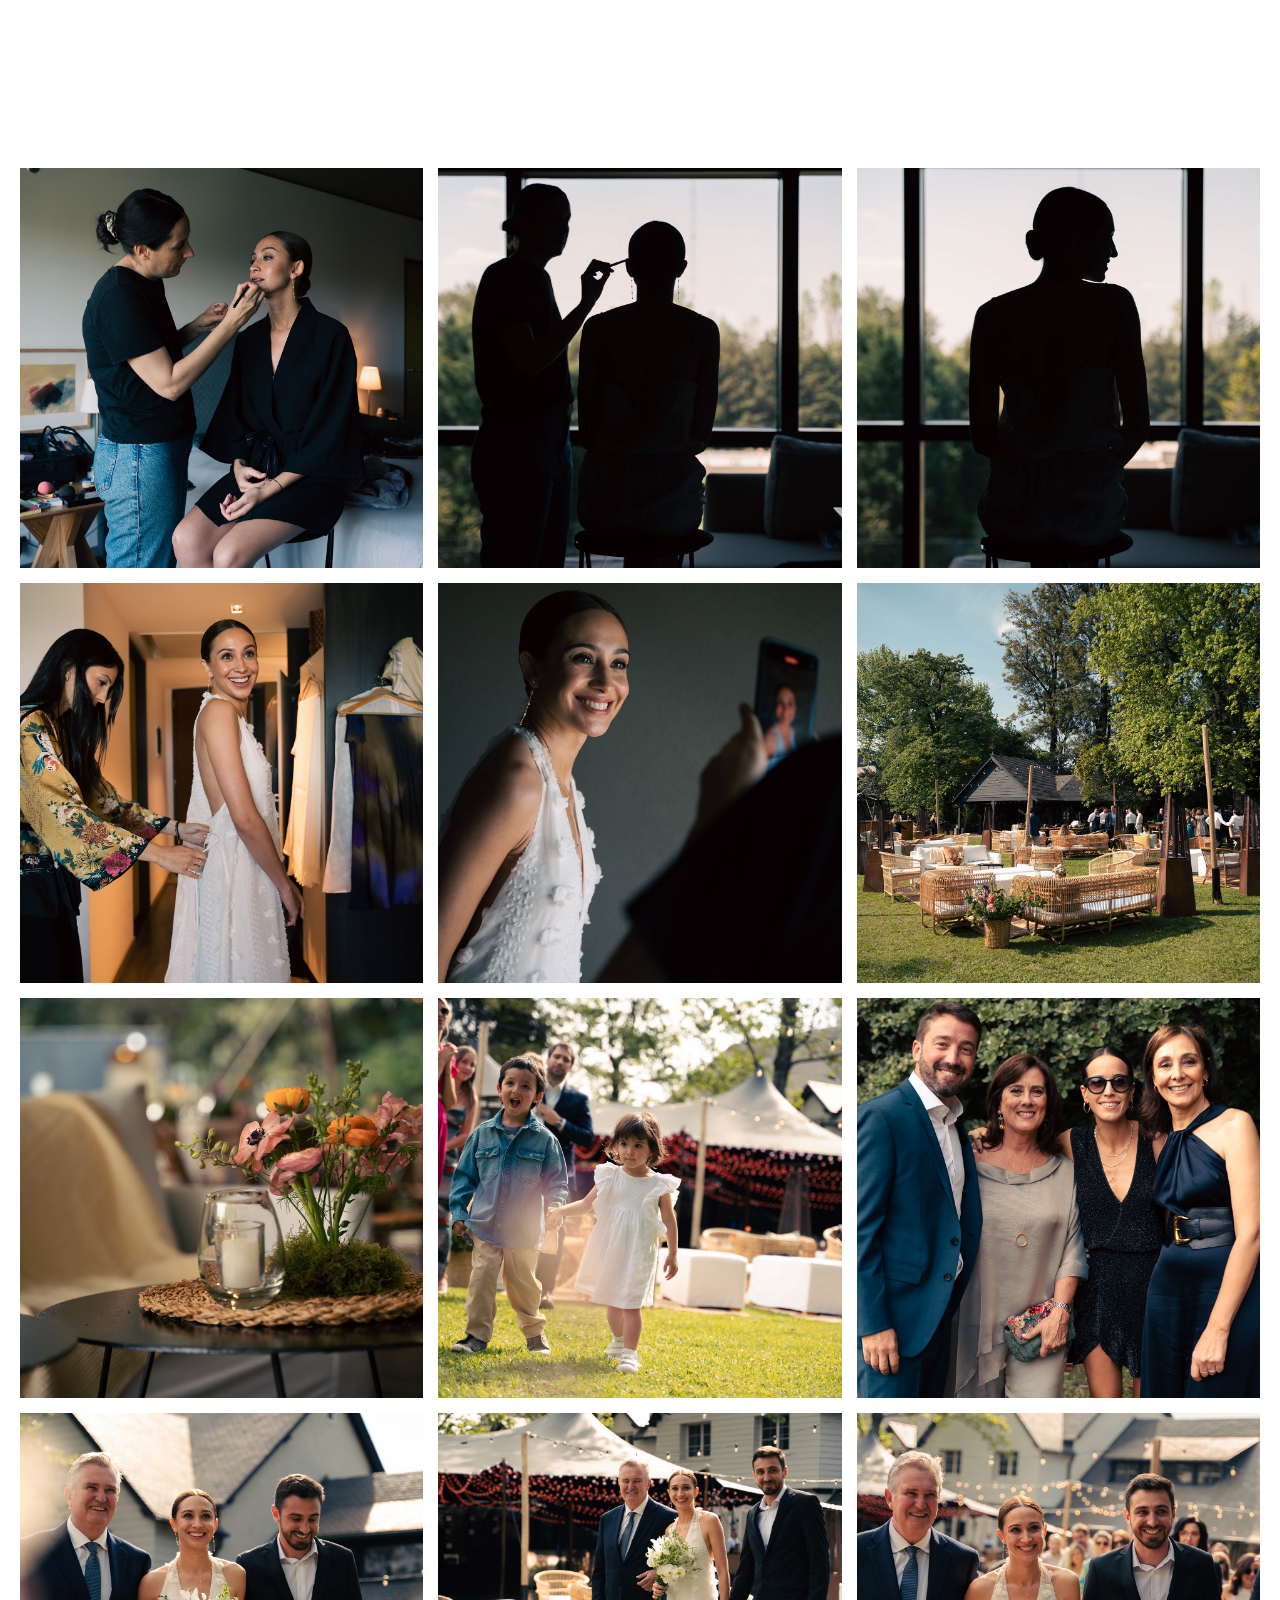
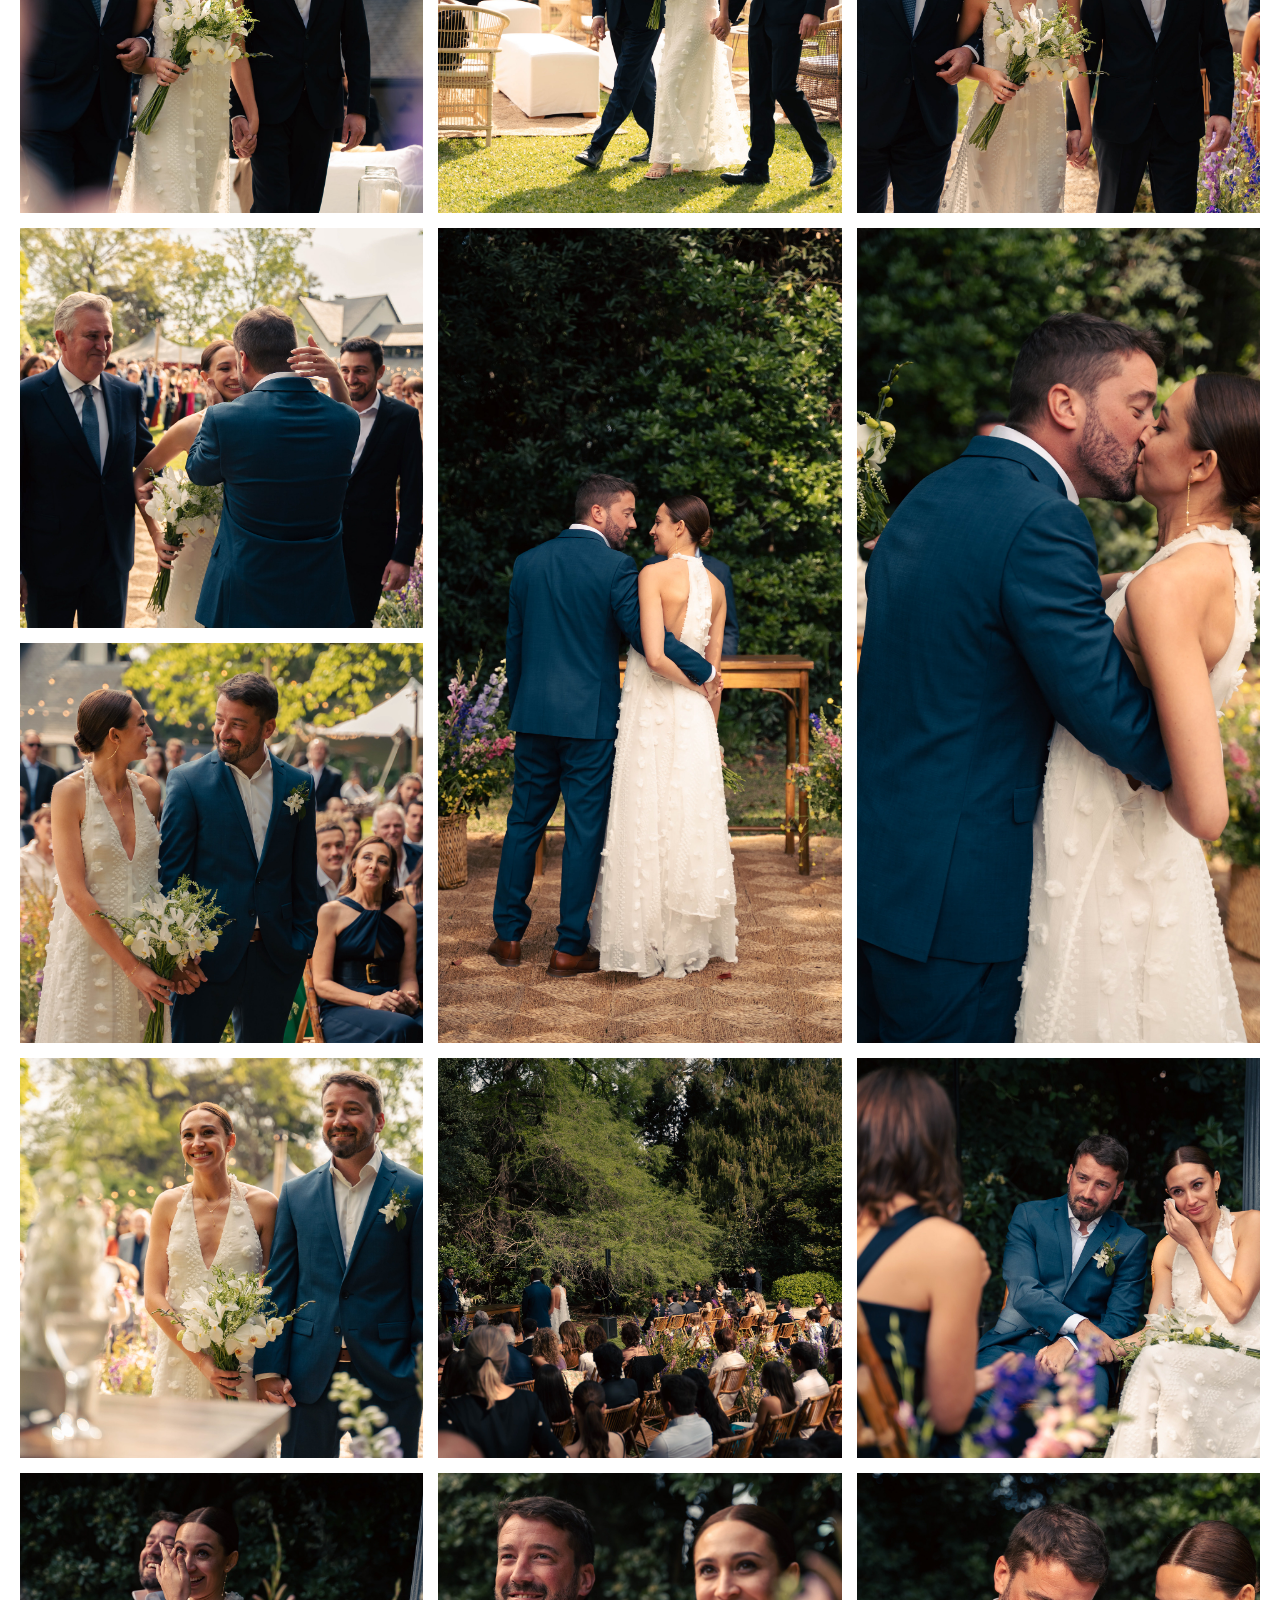
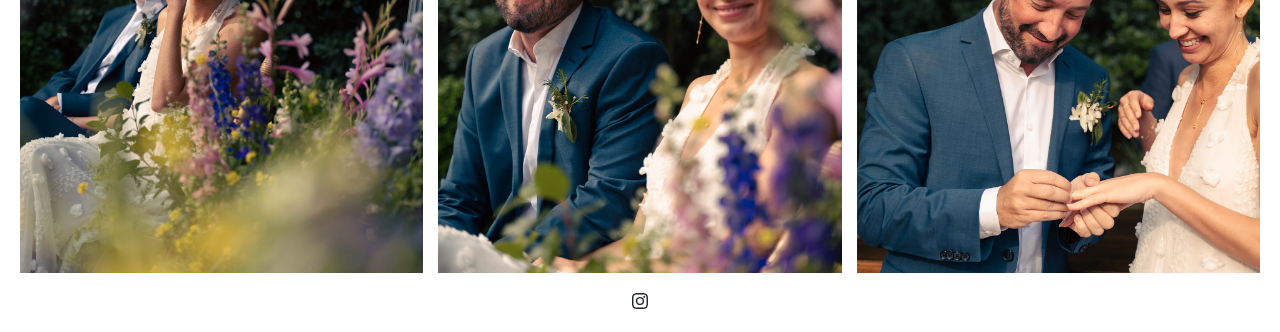
==== pages/anto-nico.html @ b6b6b158 "first commit" ====
<!DOCTYPE html>
<html lang="es">
<head>
  <meta charset="UTF-8">
  <meta name="viewport" content="width=device-width, initial-scale=1.0">
  <title>Lucas Audisio - Boda Anto y Nico</title>
  <link rel="stylesheet" href="../css/estilos.css">
  <link rel="shortcut icon" href="../img/logo-head.ico" type="image/x-icon">
  <link href="https://cdn.jsdelivr.net/npm/bootstrap@5.3.2/dist/css/bootstrap.min.css" rel="stylesheet"
    integrity="sha384-T3c6CoIi6uLrA9TneNEoa7RxnatzjcDSCmG1MXxSR1GAsXEV/Dwwykc2MPK8M2HN" crossorigin="anonymous">
  <meta name="keywords" content="fotografo, fotografia, eventos, quinces, fotografo profesional, punto avi, fotos">
  <meta name="description" content="Lucas Audisio - Fotografo Profesional">
  <meta property="og:type" content="Portfolio">
  <meta property="og:title" content="Lucas Audisio - Fotografo Profesional">
</head>
<body class="bg-dark">
  <header>
    <section class="cabeza">
      <div>
        <a href="../index.html">
          <img src="../img/logo-audi.png" alt="Logo Audi">
        </a>
        <nav>
          <ul>
            <li>
              <a href="../index.html">Inicio</a>
              <a href="../pages/eventos.html">Eventos</a>
            </li>
          </ul>
        </nav>
      </div>
    </section>
  </header>
  <main>
    <section class="grid-galeria">
      <div>
        <img src="../img/anto-nico/1.jpg" alt="Imagen 1">
      </div>
      <div>
        <img src="../img/anto-nico/2.jpg" alt="Imagen 2">
      </div>
      <div>
        <img src="../img/anto-nico/3.jpg" alt="Imagen 3">
      </div>
      <div>
        <img src="../img/anto-nico/4.jpg" alt="Imagen 4">
      </div>
      <div>
        <img src="../img/anto-nico/5.jpg" alt="Imagen 5">
      </div>
      <div>
        <img src="../img/anto-nico/6.jpg" alt="Imagen 6">
      </div>
      <div>
        <img src="../img/anto-nico/7.jpg" alt="Imagen 7">
      </div>
      <div>
        <img src="../img/anto-nico/8.jpg" alt="Imagen 8">
      </div>
      <div>
        <img src="../img/anto-nico/9.jpg" alt="Imagen 9">
      </div>
      <div>
        <img src="../img/anto-nico/10.jpg" alt="Imagen 10">
      </div>
      <div>
        <img src="../img/anto-nico/11.jpg" alt="Imagen 11">
      </div>
      <div>
        <img src="../img/anto-nico/12.jpg" alt="Imagen 12">
      </div>
      <div>
        <img src="../img/anto-nico/13.jpg" alt="Imagen 13">
      </div>
      <div class="img-15">
        <img src="../img/anto-nico/15.jpg" alt="Imagen 14">
      </div>
      <div class="img-14">
        <img src="../img/anto-nico/14.jpg" alt="Imagen 15">
      </div>
      <div>
        <img src="../img/anto-nico/16.jpg" alt="Imagen 16">
      </div>
      <div>
        <img src="../img/anto-nico/17.jpg" alt="Imagen 17">
      </div>
      <div>
        <img src="../img/anto-nico/18.jpg" alt="Imagen 18">
      </div>
      <div>
        <img src="../img/anto-nico/19.jpg" alt="Imagen 19">
      </div>
      <div>
        <img src="../img/anto-nico/20.jpg" alt="Imagen 20">
      </div>
      <div>
        <img src="../img/anto-nico/21.jpg" alt="Imagen 21">
      </div>
      <div>
        <img src="../img/anto-nico/22.jpg" alt="Imagen 22">
      </div>
    </section>
  </main>
  <footer>
    <div class="pie-e">
      <a href="https://www.instagram.com/lucasaudisio/" target="_blank">
        <svg xmlns="http://www.w3.org/2000/svg" width="16" height="16" fill="currentColor" class="bi bi-instagram" viewBox="0 0 16 16">
          <path d="M8 0C5.829 0 5.556.01 4.703.048 3.85.088 3.269.222 2.76.42a3.917 3.917 0 0 0-1.417.923A3.927 3.927 0 0 0 .42 2.76C.222 3.268.087 3.85.048 4.7.01 5.555 0 5.827 0 8.001c0 2.172.01 2.444.048 3.297.04.852.174 1.433.372 1.942.205.526.478.972.923 1.417.444.445.89.719 1.416.923.51.198 1.09.333 1.942.372C5.555 15.99 5.827 16 8 16s2.444-.01 3.298-.048c.851-.04 1.434-.174 1.943-.372a3.916 3.916 0 0 0 1.416-.923c.445-.445.718-.891.923-1.417.197-.509.332-1.09.372-1.942C15.99 10.445 16 10.173 16 8s-.01-2.445-.048-3.299c-.04-.851-.175-1.433-.372-1.941a3.926 3.926 0 0 0-.923-1.417A3.911 3.911 0 0 0 13.24.42c-.51-.198-1.092-.333-1.943-.372C10.443.01 10.172 0 7.998 0h.003zm-.717 1.442h.718c2.136 0 2.389.007 3.232.046.78.035 1.204.166 1.486.275.373.145.64.319.92.599.28.28.453.546.598.92.11.281.24.705.275 1.485.039.843.047 1.096.047 3.231s-.008 2.389-.047 3.232c-.035.78-.166 1.203-.275 1.485a2.47 2.47 0 0 1-.599.919c-.28.28-.546.453-.92.598-.28.11-.704.24-1.485.276-.843.038-1.096.047-3.232.047s-2.39-.009-3.233-.047c-.78-.036-1.203-.166-1.485-.276a2.478 2.478 0 0 1-.92-.598 2.48 2.48 0 0 1-.6-.92c-.109-.281-.24-.705-.275-1.485-.038-.843-.046-1.096-.046-3.233 0-2.136.008-2.388.046-3.231.036-.78.166-1.204.276-1.486.145-.373.319-.64.599-.92.28-.28.546-.453.92-.598.282-.11.705-.24 1.485-.276.738-.034 1.024-.044 2.515-.045v.002zm4.988 1.328a.96.96 0 1 0 0 1.92.96.96 0 0 0 0-1.92zm-4.27 1.122a4.109 4.109 0 1 0 0 8.217 4.109 4.109 0 0 0 0-8.217zm0 1.441a2.667 2.667 0 1 1 0 5.334 2.667 2.667 0 0 1 0-5.334z"/>
        </svg>
      </a>
    </div>
  </footer>
  <script src="https://cdn.jsdelivr.net/npm/bootstrap@5.3.2/dist/js/bootstrap.bundle.min.js"
    integrity="sha384-C6RzsynM9kWDrMNeT87bh95OGNyZPhcTNXj1NW7RuBCsyN/o0jlpcV8Qyq46cDfL"
    crossorigin="anonymous"></script>
</body>

</html>
---- css/estilos.css ----
/** Extends **/
@import url("https://fonts.googleapis.com/css2?family=Kameron&family=Onest:wght@300&display=swap");
.grid-galeria, .grid-galeria-2, .grid-galeria-3, .grid-galeria-4 {
  padding: 20px;
  display: grid;
  grid-template-columns: repeat(3, 1fr);
  grid-auto-rows: 400px;
  gap: 15px;
  margin-top: 15px; }

.grid-galeria-2 div img, .grid-galeria-3 div img, .grid-galeria-4 div img {
  width: 100%;
  height: 100%;
  object-fit: cover; }

/** Mixins **/
/** Variables Color **/
/** Generales Body **/
* {
  box-sizing: border-box;
  margin: 0;
  padding: 0;
  font-family: 'Kameron', serif; }

/** Index **/
.cabeza div {
  margin-top: 10px;
  margin-right: 15px;
  margin-left: 15px;
  display: flex;
  justify-content: space-between;
  align-items: center; }
  .cabeza div nav ul li {
    list-style: none; }
    .cabeza div nav ul li a {
      margin: 10px;
      color: white;
      text-decoration-line: none; }

.cabeza img {
  width: 385px;
  height: 118px; }

/** Index **/
.principal {
  display: flex;
  justify-content: center;
  align-items: center;
  margin-top: 15px; }

.hero {
  margin-top: 10px; }

.texto {
  width: 1100px;
  text-align: center;
  color: white; }

/** Eventos **/
.imagenes {
  margin-top: 10px;
  display: grid;
  grid-template-columns: repeat(2, 1fr);
  text-align: center; }
  .imagenes .evento-1 a {
    text-decoration: none;
    color: white; }
    .imagenes .evento-1 a h2 {
      margin-top: 5px; }
  .imagenes .evento-1 img {
    border-radius: 15px; }
  .imagenes .evento-2 a {
    text-decoration: none;
    color: white; }
    .imagenes .evento-2 a h2 {
      margin-top: 5px; }
  .imagenes .evento-2 img {
    border-radius: 15px; }
  .imagenes .evento-3 a {
    text-decoration: none;
    color: white; }
    .imagenes .evento-3 a h2 {
      margin-top: 5px; }
  .imagenes .evento-3 img {
    border-radius: 15px; }
  .imagenes .evento-4 a {
    text-decoration: none;
    color: white; }
    .imagenes .evento-4 a h2 {
      margin-top: 5px; }
  .imagenes .evento-4 img {
    border-radius: 15px; }

/** Anto Nico - HTML **/
.grid-galeria div img {
  width: 100%;
  height: 100%;
  object-fit: cover; }

.grid-galeria .img-14 {
  grid-row: span 2; }

.grid-galeria .img-15 {
  grid-row: span 2; }

/** Fede Agus - HTML **/
.grid-galeria-2 .img-2 {
  grid-row: span 2; }

.grid-galeria-2 .img-3 {
  grid-row: span 3; }

.grid-galeria-2 .img-17 {
  grid-row: span 2; }

.grid-galeria-2 .img-19 {
  grid-row: span 2; }

.grid-galeria-2 .img-20 {
  grid-row: span 2; }

/** Federica - HTML **/
.grid-galeria-3 .img-1 {
  grid-column: span 2;
  grid-row: span 2; }

.grid-galeria-3 .img-6 {
  grid-column: span 2;
  grid-row: span 2; }

.grid-galeria-3 .img-9 {
  grid-row: span 2; }

.grid-galeria-3 .img-16 {
  grid-row: span 2; }

.grid-galeria-3 .img-fede-17 {
  grid-row: span 2; }

.grid-galeria-3 .img-23 {
  grid-row: span 2; }

.grid-galeria-3 .img-24 {
  grid-row: span 2; }

.grid-galeria-3 .img-25 {
  grid-row: span 3; }

/** Ximena - HTML **/
.grid-galeria-4 .img-5 {
  grid-row: span 2; }

.grid-galeria-4 .img-7 {
  grid-row: span 2; }

.grid-galeria-4 .img-12 {
  grid-row: span 2; }

/** Footer Index **/
footer {
  display: flex;
  justify-content: center;
  align-items: center; }
  footer .pie {
    width: 30px;
    height: 28px;
    margin-top: 40px;
    text-align: center;
    background-color: white;
    border-radius: 20px;
    transition: 0.5s; }
    footer .pie:hover {
      background-color: #212529;
      color: white; }
      footer .pie:hover svg {
        color: white; }
    footer .pie svg {
      color: #212529; }

/** Footer Demas HTML **/
.pie-e {
  width: 28px;
  height: 26px;
  background-color: white;
  margin-bottom: 13px;
  text-align: center;
  border-radius: 20px;
  transition: 0.5s; }
  .pie-e:hover {
    background-color: #212529; }
    .pie-e:hover svg {
      color: white; }
  .pie-e svg {
    color: #212529; }

/** Media Query Index **/
@media screen and (max-width: 1255px) {
  .principal {
    flex-direction: column; } }

@media screen and (max-width: 1200px) {
  .texto {
    width: 936px; } }

@media screen and (max-width: 991px) {
  .texto {
    width: 696px; }
  footer a .pie {
    margin-top: 20px;
    margin-bottom: 10px; } }

@media screen and (max-width: 768px) {
  .texto {
    width: 516px; } }

@media screen and (max-width: 585px) {
  .cabeza div {
    justify-content: center;
    align-items: center;
    flex-direction: column;
    width: 100%;
    height: 100%;
    margin-top: 10px;
    margin-left: 0px; }
    .cabeza div nav {
      margin-top: 20px; }
    .cabeza div img {
      width: 320px;
      height: 98px;
      margin-right: 25px;
      margin: 0px; }
  .texto {
    margin-top: 25px;
    width: 100%;
    margin: 0px; } }

@media screen and (max-width: 400px) {
  .texto h2 {
    margin-top: 8px;
    font-size: 18px; }
  .texto h3 {
    font-size: 18px; }
  .pie {
    margin-top: 15px; } }

/** MediaQuerys - Eventos **/
@media screen and (max-width: 1850px) {
  .imagenes {
    grid-template-columns: repeat(1, 1fr); } }

@media screen and (max-width: 900px) {
  .imagenes {
    margin: 0px;
    padding: 20px;
    gap: 30px; }
    .imagenes .evento-1 a img {
      width: 100%;
      height: 100%;
      object-fit: cover; }
    .imagenes .evento-2 a img {
      width: 100%;
      height: 100%;
      object-fit: cover; }
    .imagenes .evento-3 a img {
      width: 100%;
      height: 100%;
      object-fit: cover; }
    .imagenes .evento-4 a img {
      width: 100%;
      height: 100%;
      object-fit: cover; }
  .pie-e {
    margin-top: 9px; } }

/** Media Querys - Anto Nico **/
@media screen and (max-width: 1200px) {
  .grid-galeria {
    grid-template-columns: repeat(2, 1fr); } }

@media screen and (max-width: 768px) {
  .grid-galeria {
    grid-template-columns: repeat(1, 1fr); } }

/** Media Querys - Fede Agus **/
@media screen and (max-width: 1200px) {
  .grid-galeria-2 {
    grid-template-columns: repeat(2, 1fr); } }

@media screen and (max-width: 768px) {
  .grid-galeria-2 {
    grid-template-columns: repeat(1, 1fr); } }

/** Media Querys - Federica **/
@media screen and (max-width: 1400px) {
  .grid-galeria-3 {
    grid-template-columns: repeat(2, 1fr); }
    .grid-galeria-3 .img-1 {
      grid-column: span 1;
      grid-row: span 1; } }

@media screen and (max-width: 1050px) {
  .grid-galeria-3 {
    grid-template-columns: repeat(1, 1fr); }
    .grid-galeria-3 .img-6 {
      grid-column: span 1;
      grid-row: span 1; } }

/** Media Queries - Ximena **/
@media screen and (max-width: 1250px) {
  .grid-galeria-4 {
    grid-template-columns: repeat(2, 1fr); } }

@media screen and (max-width: 768px) {
  .grid-galeria-4 {
    grid-template-columns: repeat(1, 1fr); } }
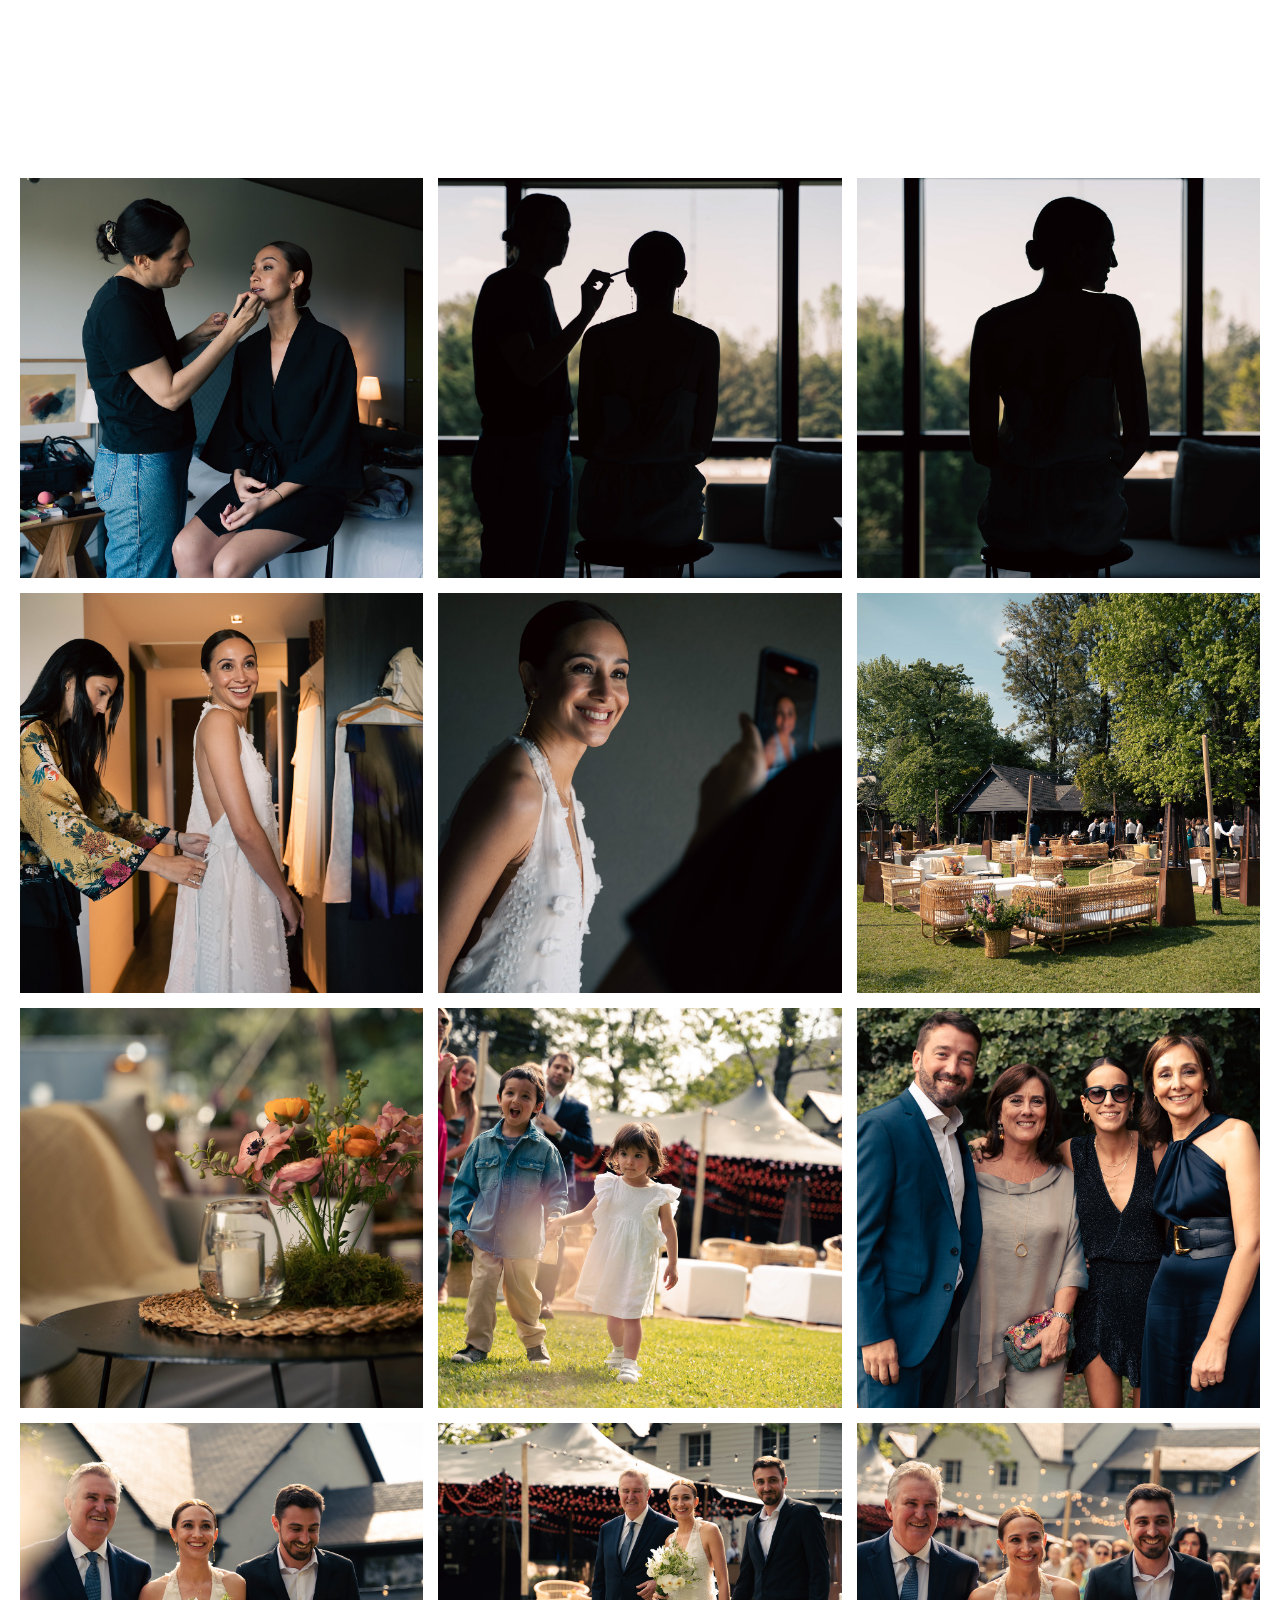
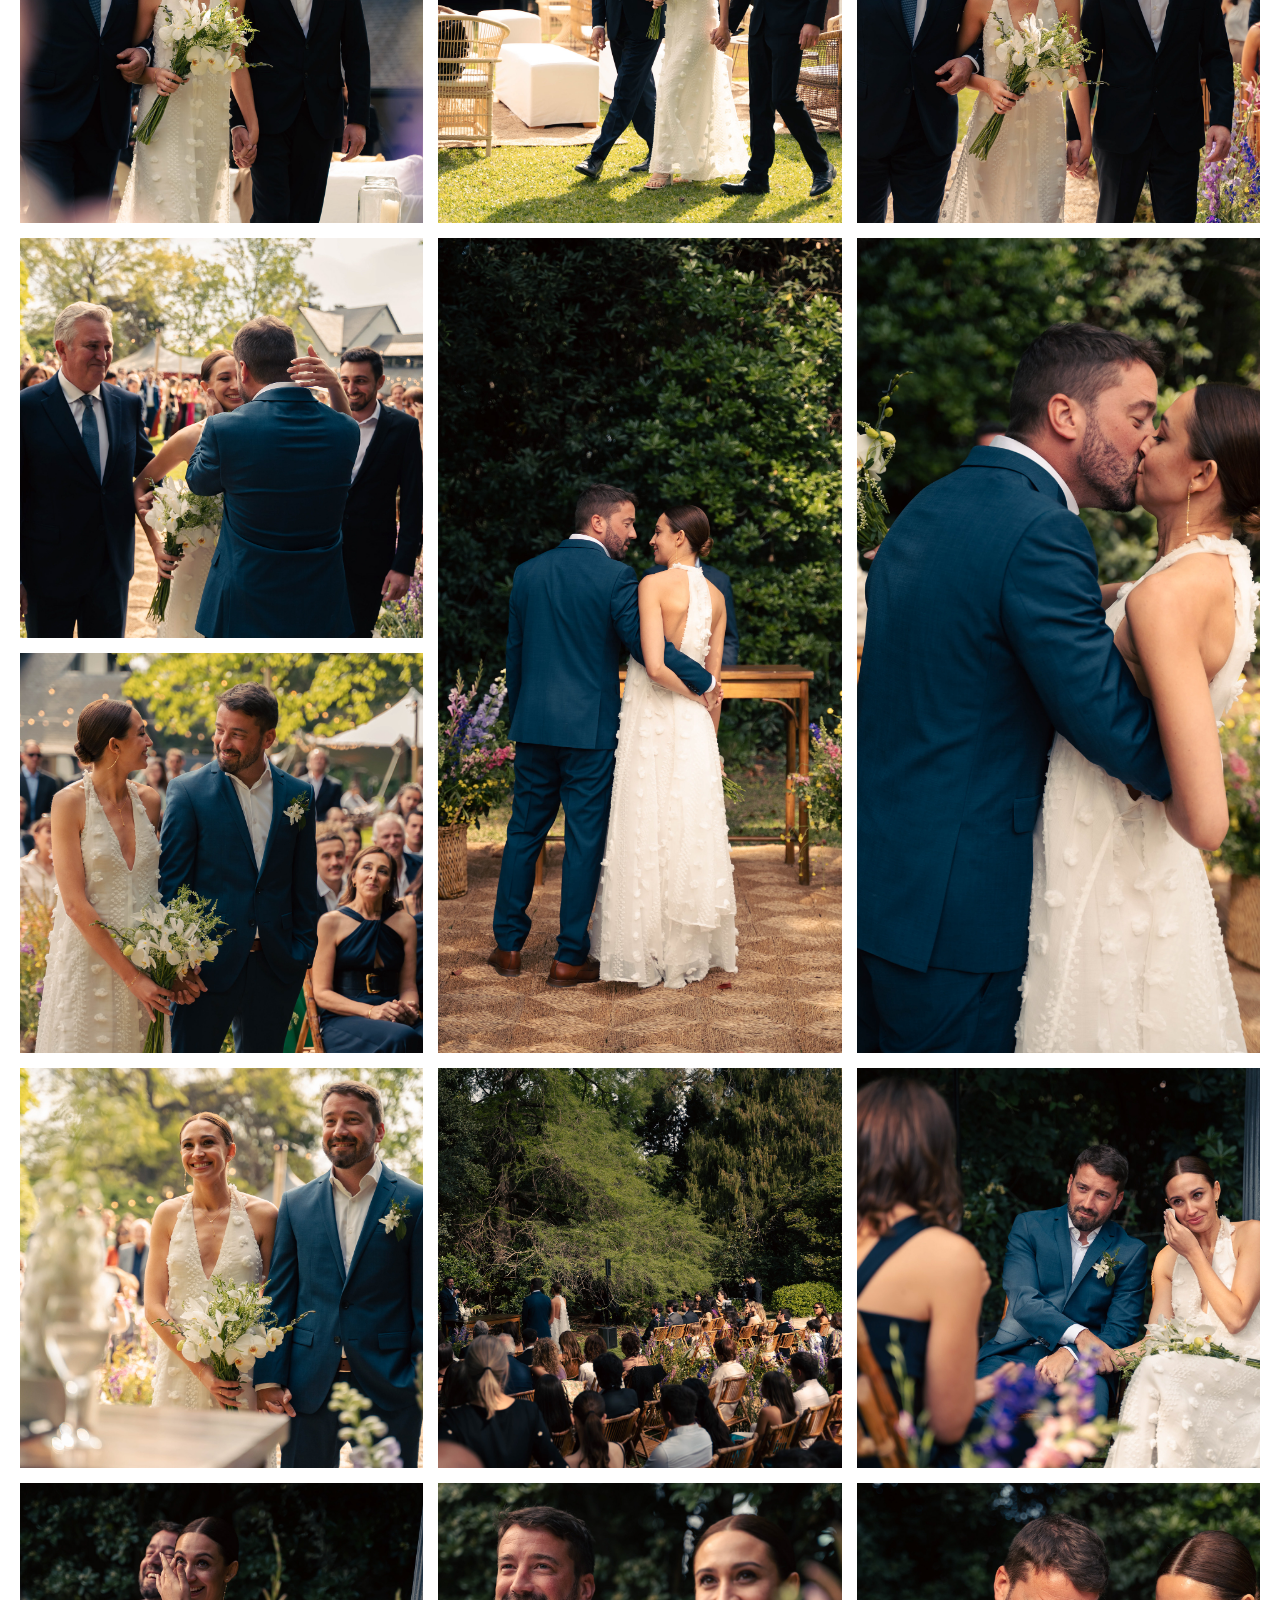
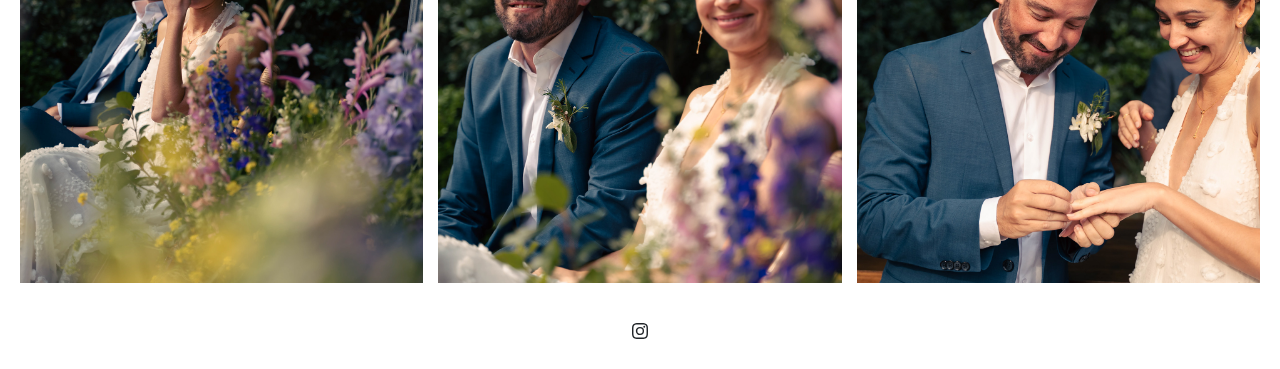
==== commit ab7b288f: "Proyecto Final - No Responsive" ====
--- a/pages/anto-nico.html
+++ b/pages/anto-nico.html
@@ -17,13 +17,13 @@
   <header>
     <section class="cabeza">
       <div>
-        <a href="../index.html">
-          <img src="../img/logo-audi.png" alt="Logo Audi">
-        </a>
         <nav>
           <ul>
             <li>
               <a href="../index.html">Inicio</a>
+              <a href="../index.html">
+                <img src="../img/logo-audi.png" alt="Logo Audi">
+              </a>
               <a href="../pages/eventos.html">Eventos</a>
             </li>
           </ul>
--- a/css/estilos.css
+++ b/css/estilos.css
@@ -1,17 +1,19 @@
 /** Extends **/
 @import url("https://fonts.googleapis.com/css2?family=Kameron&family=Onest:wght@300&display=swap");
-.grid-galeria, .grid-galeria-2, .grid-galeria-3, .grid-galeria-4 {
+.grid-galeria-4, .grid-galeria-3, .grid-galeria-2, .grid-galeria {
   padding: 20px;
   display: grid;
   grid-template-columns: repeat(3, 1fr);
   grid-auto-rows: 400px;
   gap: 15px;
-  margin-top: 15px; }
-
-.grid-galeria-2 div img, .grid-galeria-3 div img, .grid-galeria-4 div img {
+  margin-top: 15px;
+}
+
+.grid-galeria-4 div img, .grid-galeria-3 div img, .grid-galeria-2 div img {
   width: 100%;
   height: 100%;
-  object-fit: cover; }
+  object-fit: cover;
+}
 
 /** Mixins **/
 /** Variables Color **/
@@ -20,296 +22,478 @@
   box-sizing: border-box;
   margin: 0;
   padding: 0;
-  font-family: 'Kameron', serif; }
+  font-family: "Kameron", serif;
+}
 
 /** Index **/
-.cabeza div {
-  margin-top: 10px;
-  margin-right: 15px;
-  margin-left: 15px;
-  display: flex;
-  justify-content: space-between;
-  align-items: center; }
-  .cabeza div nav ul li {
-    list-style: none; }
-    .cabeza div nav ul li a {
-      margin: 10px;
-      color: white;
-      text-decoration-line: none; }
-
+.cabeza {
+  width: 100%;
+  text-align: center;
+  margin-top: 20px;
+  display: flex;
+  justify-content: center;
+  align-items: center;
+}
+.cabeza div nav ul li {
+  list-style: none;
+}
+.cabeza div nav ul li a {
+  margin: 40px;
+  color: white;
+  text-decoration-line: none;
+}
 .cabeza img {
   width: 385px;
-  height: 118px; }
+  height: 118px;
+}
 
 /** Index **/
 .principal {
   display: flex;
   justify-content: center;
   align-items: center;
-  margin-top: 15px; }
-
-.hero {
-  margin-top: 10px; }
+  flex-direction: column;
+  margin-top: 15px;
+}
 
 .texto {
+  margin-top: 10px;
   width: 1100px;
   text-align: center;
-  color: white; }
+  color: white;
+}
 
 /** Eventos **/
 .imagenes {
-  margin-top: 10px;
-  display: grid;
-  grid-template-columns: repeat(2, 1fr);
-  text-align: center; }
-  .imagenes .evento-1 a {
-    text-decoration: none;
-    color: white; }
-    .imagenes .evento-1 a h2 {
-      margin-top: 5px; }
-  .imagenes .evento-1 img {
-    border-radius: 15px; }
-  .imagenes .evento-2 a {
-    text-decoration: none;
-    color: white; }
-    .imagenes .evento-2 a h2 {
-      margin-top: 5px; }
-  .imagenes .evento-2 img {
-    border-radius: 15px; }
-  .imagenes .evento-3 a {
-    text-decoration: none;
-    color: white; }
-    .imagenes .evento-3 a h2 {
-      margin-top: 5px; }
-  .imagenes .evento-3 img {
-    border-radius: 15px; }
-  .imagenes .evento-4 a {
-    text-decoration: none;
-    color: white; }
-    .imagenes .evento-4 a h2 {
-      margin-top: 5px; }
-  .imagenes .evento-4 img {
-    border-radius: 15px; }
+  display: flex;
+  flex-wrap: wrap;
+  justify-content: center;
+  align-items: center;
+  gap: 15px;
+}
+.imagenes .evento-1 {
+  position: relative;
+  overflow: hidden;
+  width: 900px;
+  height: 600px;
+  text-align: center;
+}
+.imagenes .evento-1 marign .imagen {
+  max-width: 100%;
+  height: auto;
+  display: block;
+}
+.imagenes .evento-1 .overlay {
+  position: absolute;
+  top: 0;
+  left: 0;
+  width: 900px;
+  height: 600px;
+  background-color: rgba(255, 255, 255, 0.8);
+  text-align: center;
+  color: #000;
+  opacity: 0;
+  transition: opacity 0.5s ease;
+  display: flex;
+  flex-direction: column;
+  justify-content: center;
+  align-items: center;
+  font-size: 20px;
+  text-align: center;
+}
+.imagenes .evento-1 .overlay:hover {
+  opacity: 1;
+}
+.imagenes .evento-2 {
+  position: relative;
+  overflow: hidden;
+  width: 900px;
+  height: 600px;
+  text-align: center;
+}
+.imagenes .evento-2 .imagen {
+  max-width: 100%;
+  height: auto;
+  display: block;
+}
+.imagenes .evento-2 .overlay {
+  position: absolute;
+  top: 0;
+  left: 0;
+  width: 900px;
+  height: 600px;
+  background-color: rgba(255, 255, 255, 0.8);
+  text-align: center;
+  color: #000;
+  opacity: 0;
+  transition: opacity 0.5s ease;
+  display: flex;
+  flex-direction: column;
+  justify-content: center;
+  align-items: center;
+  font-size: 20px;
+  text-align: center;
+}
+.imagenes .evento-2 .overlay:hover {
+  opacity: 1;
+}
+.imagenes .evento-3 {
+  position: relative;
+  overflow: hidden;
+  width: 900px;
+  height: 600px;
+  text-align: center;
+}
+.imagenes .evento-3 .imagen {
+  max-width: 100%;
+  height: auto;
+  display: block;
+}
+.imagenes .evento-3 .overlay {
+  position: absolute;
+  top: 0;
+  left: 0;
+  width: 900px;
+  height: 600px;
+  background-color: rgba(255, 255, 255, 0.8);
+  text-align: center;
+  color: #000;
+  opacity: 0;
+  transition: opacity 0.5s ease;
+  display: flex;
+  flex-direction: column;
+  justify-content: center;
+  align-items: center;
+  font-size: 20px;
+  text-align: center;
+}
+.imagenes .evento-3 .overlay:hover {
+  opacity: 1;
+}
+.imagenes .evento-4 {
+  position: relative;
+  overflow: hidden;
+  width: 900px;
+  height: 600px;
+  text-align: center;
+}
+.imagenes .evento-4 .imagen {
+  max-width: 100%;
+  height: auto;
+  display: block;
+}
+.imagenes .evento-4 .overlay {
+  position: absolute;
+  top: 0;
+  left: 0;
+  width: 900px;
+  height: 600px;
+  background-color: rgba(255, 255, 255, 0.8);
+  text-align: center;
+  color: #000;
+  opacity: 0;
+  transition: opacity 0.5s ease;
+  display: flex;
+  flex-direction: column;
+  justify-content: center;
+  align-items: center;
+  font-size: 20px;
+  text-align: center;
+}
+.imagenes .evento-4 .overlay:hover {
+  opacity: 1;
+}
 
 /** Anto Nico - HTML **/
 .grid-galeria div img {
   width: 100%;
   height: 100%;
-  object-fit: cover; }
-
+  object-fit: cover;
+  animation: reveal linear both;
+  animation-timeline: view();
+  animation-range: entry 20% cover 30%;
+}
 .grid-galeria .img-14 {
-  grid-row: span 2; }
-
+  grid-row: span 2;
+}
 .grid-galeria .img-15 {
-  grid-row: span 2; }
+  grid-row: span 2;
+}
+@keyframes reveal {
+  from {
+    opacity: 0;
+    translate: 0 100px;
+    scale: 0.5;
+  }
+  to {
+    opacity: 1 translate 0 0px;
+    scale: 1;
+  }
+}
 
 /** Fede Agus - HTML **/
+.grid-galeria-2 div img {
+  animation: reveal linear both;
+  animation-timeline: view();
+  animation-range: entry 20% cover 30%;
+}
 .grid-galeria-2 .img-2 {
-  grid-row: span 2; }
-
+  grid-row: span 2;
+}
 .grid-galeria-2 .img-3 {
-  grid-row: span 3; }
-
+  grid-row: span 3;
+}
 .grid-galeria-2 .img-17 {
-  grid-row: span 2; }
-
+  grid-row: span 2;
+}
 .grid-galeria-2 .img-19 {
-  grid-row: span 2; }
-
+  grid-row: span 2;
+}
 .grid-galeria-2 .img-20 {
-  grid-row: span 2; }
+  grid-row: span 2;
+}
 
 /** Federica - HTML **/
+.grid-galeria-3 div img {
+  animation: reveal linear both;
+  animation-timeline: view();
+  animation-range: entry 20% cover 30%;
+}
 .grid-galeria-3 .img-1 {
   grid-column: span 2;
-  grid-row: span 2; }
-
+  grid-row: span 2;
+}
 .grid-galeria-3 .img-6 {
   grid-column: span 2;
-  grid-row: span 2; }
-
+  grid-row: span 2;
+}
 .grid-galeria-3 .img-9 {
-  grid-row: span 2; }
-
+  grid-row: span 2;
+}
 .grid-galeria-3 .img-16 {
-  grid-row: span 2; }
-
+  grid-row: span 2;
+}
 .grid-galeria-3 .img-fede-17 {
-  grid-row: span 2; }
-
+  grid-row: span 2;
+}
 .grid-galeria-3 .img-23 {
-  grid-row: span 2; }
-
+  grid-row: span 2;
+}
 .grid-galeria-3 .img-24 {
-  grid-row: span 2; }
-
+  grid-row: span 2;
+}
 .grid-galeria-3 .img-25 {
-  grid-row: span 3; }
+  grid-row: span 3;
+}
 
 /** Ximena - HTML **/
+.grid-galeria-4 div img {
+  animation: reveal linear both;
+  animation-timeline: view();
+  animation-range: entry 20% cover 30%;
+}
 .grid-galeria-4 .img-5 {
-  grid-row: span 2; }
-
+  grid-row: span 2;
+}
 .grid-galeria-4 .img-7 {
-  grid-row: span 2; }
-
+  grid-row: span 2;
+}
 .grid-galeria-4 .img-12 {
-  grid-row: span 2; }
+  grid-row: span 2;
+}
 
 /** Footer Index **/
 footer {
   display: flex;
   justify-content: center;
-  align-items: center; }
-  footer .pie {
-    width: 30px;
-    height: 28px;
-    margin-top: 40px;
-    text-align: center;
-    background-color: white;
-    border-radius: 20px;
-    transition: 0.5s; }
-    footer .pie:hover {
-      background-color: #212529;
-      color: white; }
-      footer .pie:hover svg {
-        color: white; }
-    footer .pie svg {
-      color: #212529; }
+  align-items: center;
+}
+footer .pie {
+  width: 30px;
+  height: 28px;
+  margin-top: 20px;
+  margin-bottom: 20px;
+  text-align: center;
+  background-color: white;
+  border-radius: 20px;
+  transition: 0.5s;
+  z-index: 1;
+}
+footer .pie:hover {
+  background-color: #212529;
+  color: white;
+}
+footer .pie:hover svg {
+  color: white;
+}
+footer .pie svg {
+  color: #212529;
+}
 
 /** Footer Demas HTML **/
 .pie-e {
   width: 28px;
   height: 26px;
   background-color: white;
-  margin-bottom: 13px;
-  text-align: center;
+  text-align: center;
+  margin-top: 20px;
+  margin-bottom: 20px;
   border-radius: 20px;
-  transition: 0.5s; }
-  .pie-e:hover {
-    background-color: #212529; }
-    .pie-e:hover svg {
-      color: white; }
-  .pie-e svg {
-    color: #212529; }
+  transition: 0.5s;
+  z-index: 1;
+}
+.pie-e:hover {
+  background-color: #212529;
+}
+.pie-e:hover svg {
+  color: white;
+}
+.pie-e svg {
+  color: #212529;
+}
 
 /** Media Query Index **/
 @media screen and (max-width: 1255px) {
   .principal {
-    flex-direction: column; } }
-
+    flex-direction: column;
+  }
+}
 @media screen and (max-width: 1200px) {
   .texto {
-    width: 936px; } }
-
+    width: 936px;
+  }
+}
 @media screen and (max-width: 991px) {
   .texto {
-    width: 696px; }
+    width: 696px;
+  }
   footer a .pie {
     margin-top: 20px;
-    margin-bottom: 10px; } }
-
+    margin-bottom: 10px;
+  }
+}
 @media screen and (max-width: 768px) {
   .texto {
-    width: 516px; } }
-
-@media screen and (max-width: 585px) {
+    width: 516px;
+  }
+}
+@media screen and (max-width: 900px) {
   .cabeza div {
-    justify-content: center;
-    align-items: center;
     flex-direction: column;
     width: 100%;
     height: 100%;
     margin-top: 10px;
-    margin-left: 0px; }
-    .cabeza div nav {
-      margin-top: 20px; }
-    .cabeza div img {
-      width: 320px;
-      height: 98px;
-      margin-right: 25px;
-      margin: 0px; }
+    margin-left: 0px;
+  }
+  .cabeza div nav {
+    margin-top: 20px;
+  }
+  .cabeza div img {
+    width: 320px;
+    height: 98px;
+    margin-right: 25px;
+    margin: 0px;
+  }
   .texto {
     margin-top: 25px;
     width: 100%;
-    margin: 0px; } }
-
+    margin: 0px;
+  }
+}
 @media screen and (max-width: 400px) {
   .texto h2 {
     margin-top: 8px;
-    font-size: 18px; }
+    font-size: 18px;
+  }
   .texto h3 {
-    font-size: 18px; }
+    font-size: 18px;
+  }
   .pie {
-    margin-top: 15px; } }
-
+    margin-top: 15px;
+  }
+}
 /** MediaQuerys - Eventos **/
-@media screen and (max-width: 1850px) {
-  .imagenes {
-    grid-template-columns: repeat(1, 1fr); } }
-
 @media screen and (max-width: 900px) {
   .imagenes {
     margin: 0px;
     padding: 20px;
-    gap: 30px; }
-    .imagenes .evento-1 a img {
-      width: 100%;
-      height: 100%;
-      object-fit: cover; }
-    .imagenes .evento-2 a img {
-      width: 100%;
-      height: 100%;
-      object-fit: cover; }
-    .imagenes .evento-3 a img {
-      width: 100%;
-      height: 100%;
-      object-fit: cover; }
-    .imagenes .evento-4 a img {
-      width: 100%;
-      height: 100%;
-      object-fit: cover; }
+    gap: 30px;
+  }
+  .imagenes .evento-1 a img {
+    width: 100%;
+    height: 100%;
+    object-fit: cover;
+  }
+  .imagenes .evento-2 a img {
+    width: 100%;
+    height: 100%;
+    object-fit: cover;
+  }
+  .imagenes .evento-3 a img {
+    width: 100%;
+    height: 100%;
+    object-fit: cover;
+  }
+  .imagenes .evento-4 a img {
+    width: 100%;
+    height: 100%;
+    object-fit: cover;
+  }
   .pie-e {
-    margin-top: 9px; } }
-
+    margin-top: 9px;
+  }
+}
 /** Media Querys - Anto Nico **/
 @media screen and (max-width: 1200px) {
   .grid-galeria {
-    grid-template-columns: repeat(2, 1fr); } }
-
+    grid-template-columns: repeat(2, 1fr);
+  }
+}
 @media screen and (max-width: 768px) {
   .grid-galeria {
-    grid-template-columns: repeat(1, 1fr); } }
-
+    grid-template-columns: repeat(1, 1fr);
+  }
+}
 /** Media Querys - Fede Agus **/
 @media screen and (max-width: 1200px) {
   .grid-galeria-2 {
-    grid-template-columns: repeat(2, 1fr); } }
-
+    grid-template-columns: repeat(2, 1fr);
+  }
+}
 @media screen and (max-width: 768px) {
   .grid-galeria-2 {
-    grid-template-columns: repeat(1, 1fr); } }
-
+    grid-template-columns: repeat(1, 1fr);
+  }
+}
 /** Media Querys - Federica **/
 @media screen and (max-width: 1400px) {
   .grid-galeria-3 {
-    grid-template-columns: repeat(2, 1fr); }
-    .grid-galeria-3 .img-1 {
-      grid-column: span 1;
-      grid-row: span 1; } }
-
+    grid-template-columns: repeat(2, 1fr);
+  }
+  .grid-galeria-3 .img-1 {
+    grid-column: span 1;
+    grid-row: span 1;
+  }
+}
 @media screen and (max-width: 1050px) {
   .grid-galeria-3 {
-    grid-template-columns: repeat(1, 1fr); }
-    .grid-galeria-3 .img-6 {
-      grid-column: span 1;
-      grid-row: span 1; } }
-
+    grid-template-columns: repeat(1, 1fr);
+  }
+  .grid-galeria-3 .img-6 {
+    grid-column: span 1;
+    grid-row: span 1;
+  }
+}
 /** Media Queries - Ximena **/
 @media screen and (max-width: 1250px) {
   .grid-galeria-4 {
-    grid-template-columns: repeat(2, 1fr); } }
-
+    grid-template-columns: repeat(2, 1fr);
+  }
+}
 @media screen and (max-width: 768px) {
   .grid-galeria-4 {
-    grid-template-columns: repeat(1, 1fr); } }
+    grid-template-columns: repeat(1, 1fr);
+  }
+}
+
+/*# sourceMappingURL=estilos.css.map */
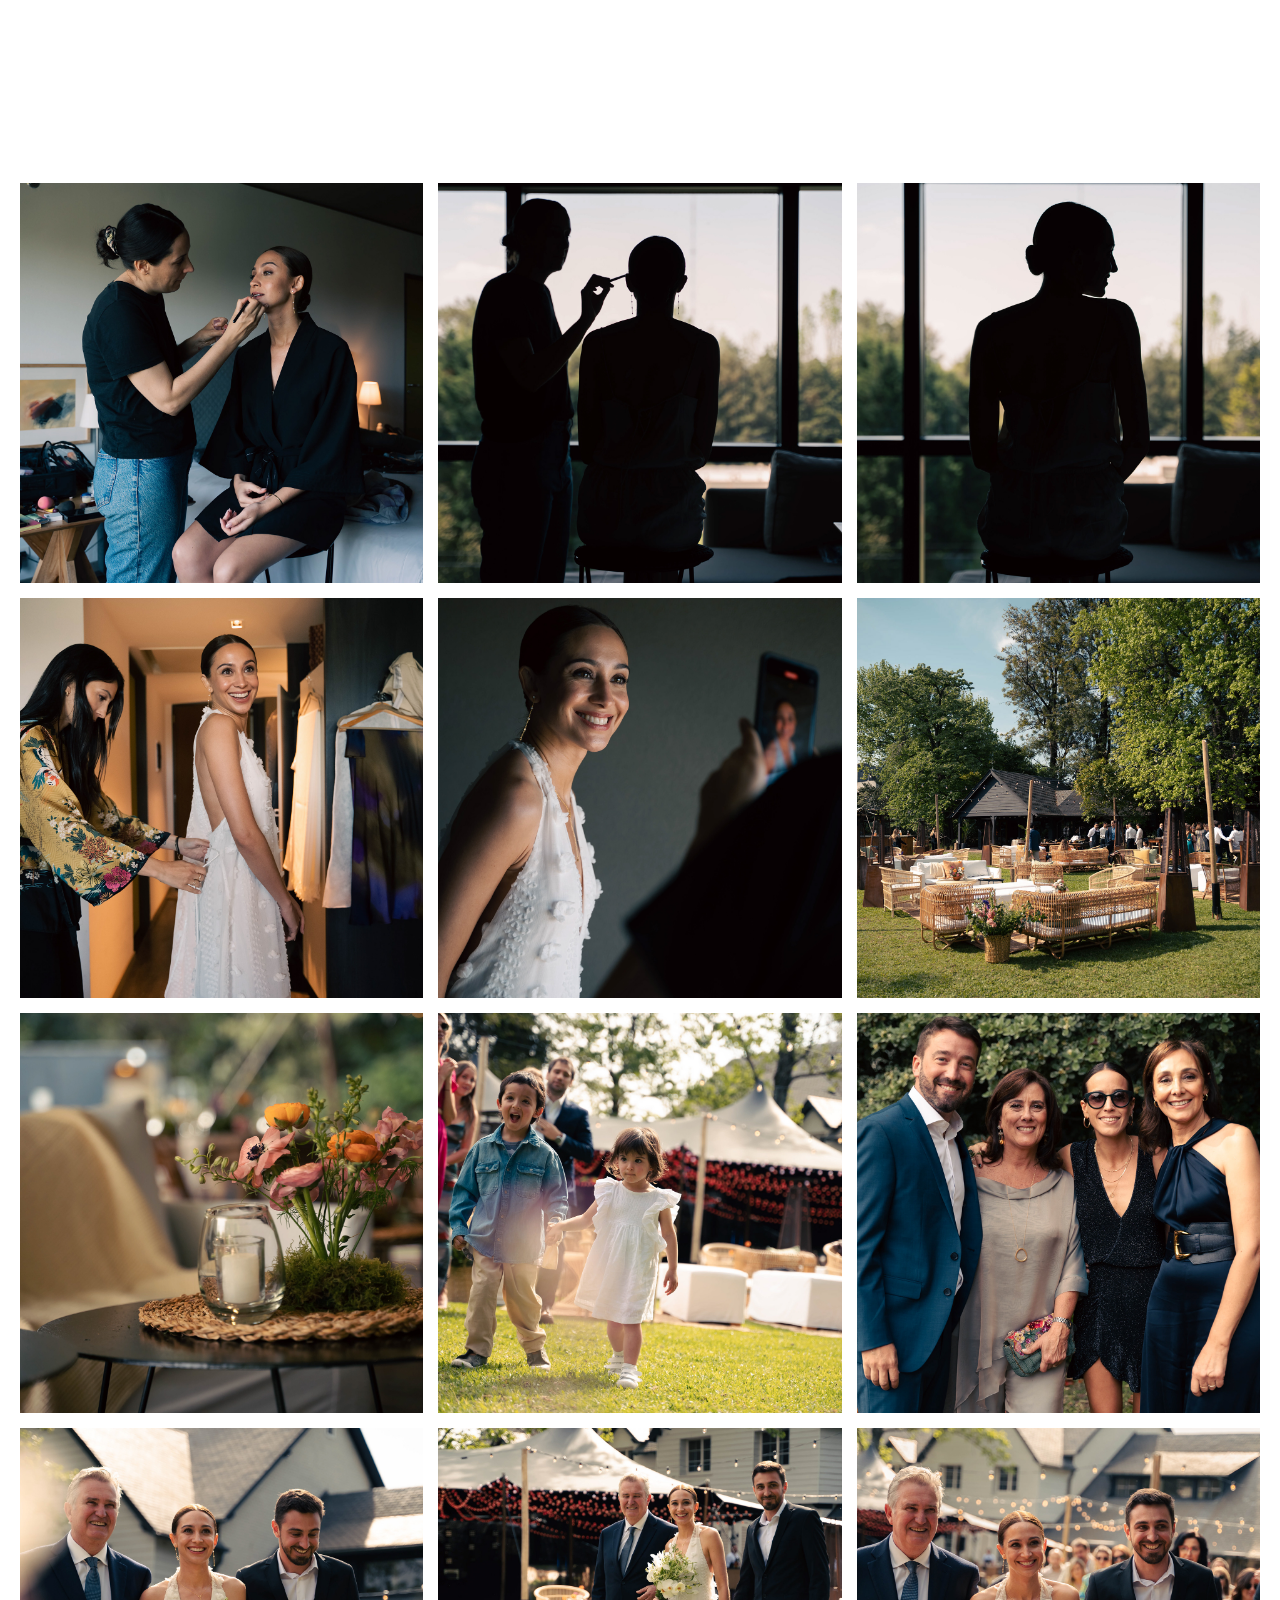
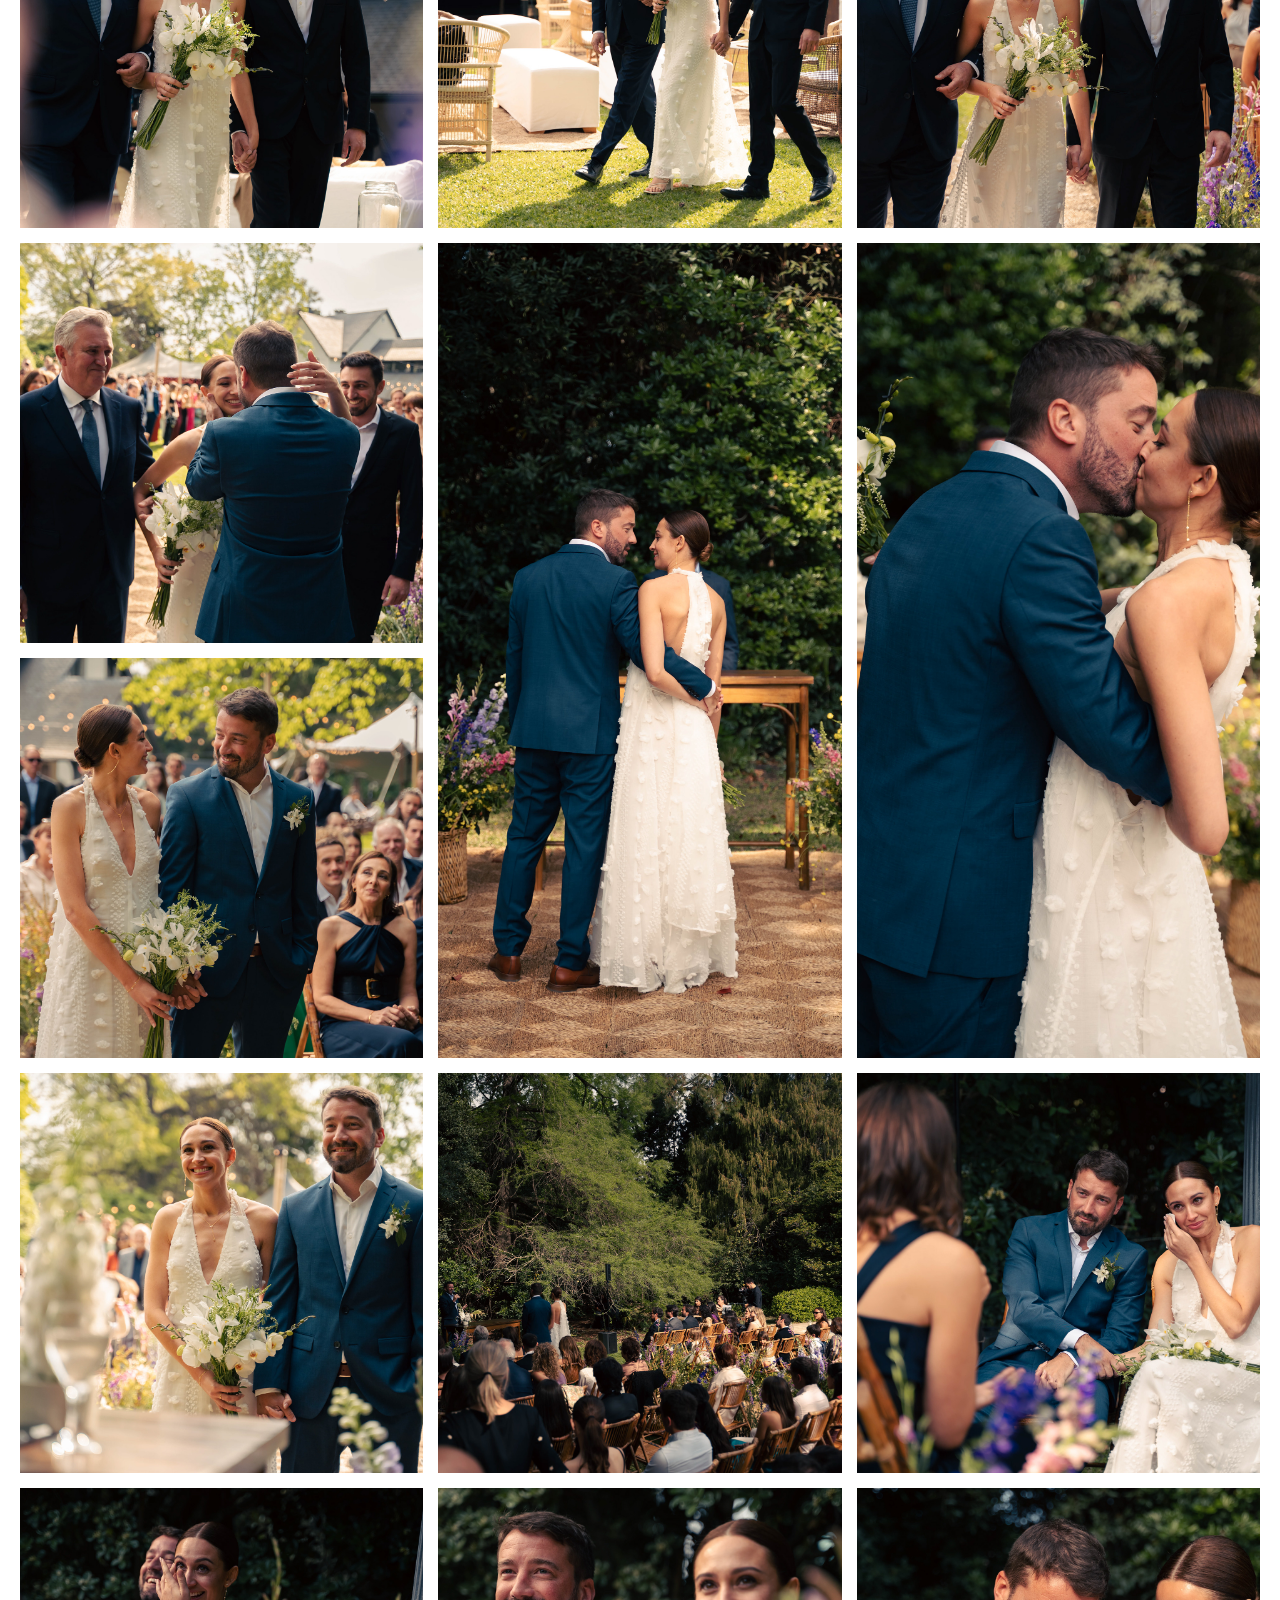
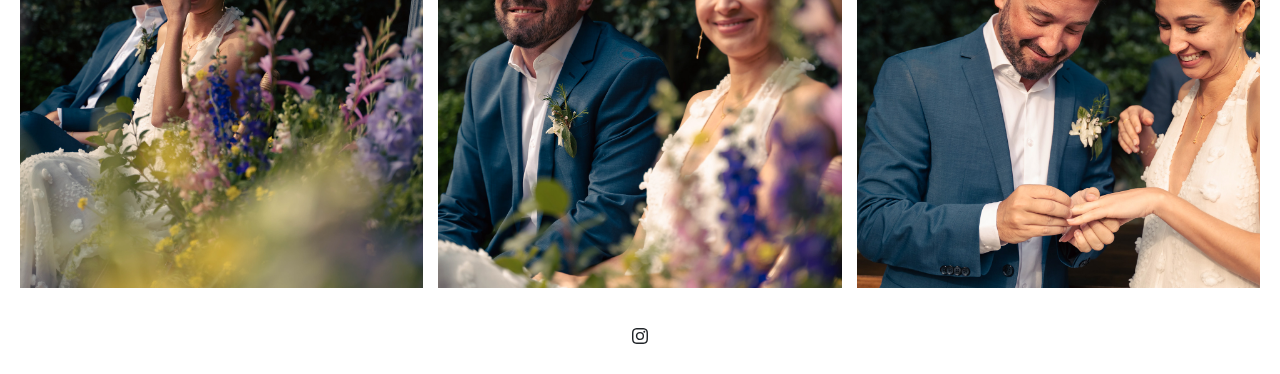
==== commit 2730aab1: "PF Responsive" ====
--- a/pages/anto-nico.html
+++ b/pages/anto-nico.html
@@ -17,19 +17,19 @@
   <header>
     <section class="cabeza">
       <div>
+        <a href="../index.html">
+          <img src="../img/logo-audi.png" alt="Logo Audi">
+        </a>
         <nav>
           <ul>
             <li>
               <a href="../index.html">Inicio</a>
-              <a href="../index.html">
-                <img src="../img/logo-audi.png" alt="Logo Audi">
-              </a>
               <a href="../pages/eventos.html">Eventos</a>
             </li>
           </ul>
         </nav>
       </div>
-    </section>
+  </section>
   </header>
   <main>
     <section class="grid-galeria">
--- a/css/estilos.css
+++ b/css/estilos.css
@@ -30,17 +30,20 @@
   width: 100%;
   text-align: center;
   margin-top: 20px;
-  display: flex;
-  justify-content: center;
-  align-items: center;
+}
+.cabeza div {
+  display: flex;
+  justify-content: space-between;
+  align-items: center;
+  margin: 20px;
 }
 .cabeza div nav ul li {
   list-style: none;
 }
 .cabeza div nav ul li a {
-  margin: 40px;
   color: white;
   text-decoration-line: none;
+  margin: 10px;
 }
 .cabeza img {
   width: 385px;
@@ -74,21 +77,17 @@
 .imagenes .evento-1 {
   position: relative;
   overflow: hidden;
-  width: 900px;
-  height: 600px;
-  text-align: center;
-}
-.imagenes .evento-1 marign .imagen {
-  max-width: 100%;
-  height: auto;
+  text-align: center;
+}
+.imagenes .evento-1 .imagen {
   display: block;
 }
 .imagenes .evento-1 .overlay {
   position: absolute;
   top: 0;
   left: 0;
-  width: 900px;
-  height: 600px;
+  width: 100%;
+  height: 100%;
   background-color: rgba(255, 255, 255, 0.8);
   text-align: center;
   color: #000;
@@ -107,21 +106,17 @@
 .imagenes .evento-2 {
   position: relative;
   overflow: hidden;
-  width: 900px;
-  height: 600px;
   text-align: center;
 }
 .imagenes .evento-2 .imagen {
-  max-width: 100%;
-  height: auto;
   display: block;
 }
 .imagenes .evento-2 .overlay {
   position: absolute;
   top: 0;
   left: 0;
-  width: 900px;
-  height: 600px;
+  width: 100%;
+  height: 100%;
   background-color: rgba(255, 255, 255, 0.8);
   text-align: center;
   color: #000;
@@ -140,21 +135,17 @@
 .imagenes .evento-3 {
   position: relative;
   overflow: hidden;
-  width: 900px;
-  height: 600px;
   text-align: center;
 }
 .imagenes .evento-3 .imagen {
-  max-width: 100%;
-  height: auto;
   display: block;
 }
 .imagenes .evento-3 .overlay {
   position: absolute;
   top: 0;
   left: 0;
-  width: 900px;
-  height: 600px;
+  width: 100%;
+  height: 100%;
   background-color: rgba(255, 255, 255, 0.8);
   text-align: center;
   color: #000;
@@ -173,21 +164,17 @@
 .imagenes .evento-4 {
   position: relative;
   overflow: hidden;
-  width: 900px;
-  height: 600px;
   text-align: center;
 }
 .imagenes .evento-4 .imagen {
-  max-width: 100%;
-  height: auto;
   display: block;
 }
 .imagenes .evento-4 .overlay {
   position: absolute;
   top: 0;
   left: 0;
-  width: 900px;
-  height: 600px;
+  width: 100%;
+  height: 100%;
   background-color: rgba(255, 255, 255, 0.8);
   text-align: center;
   color: #000;
